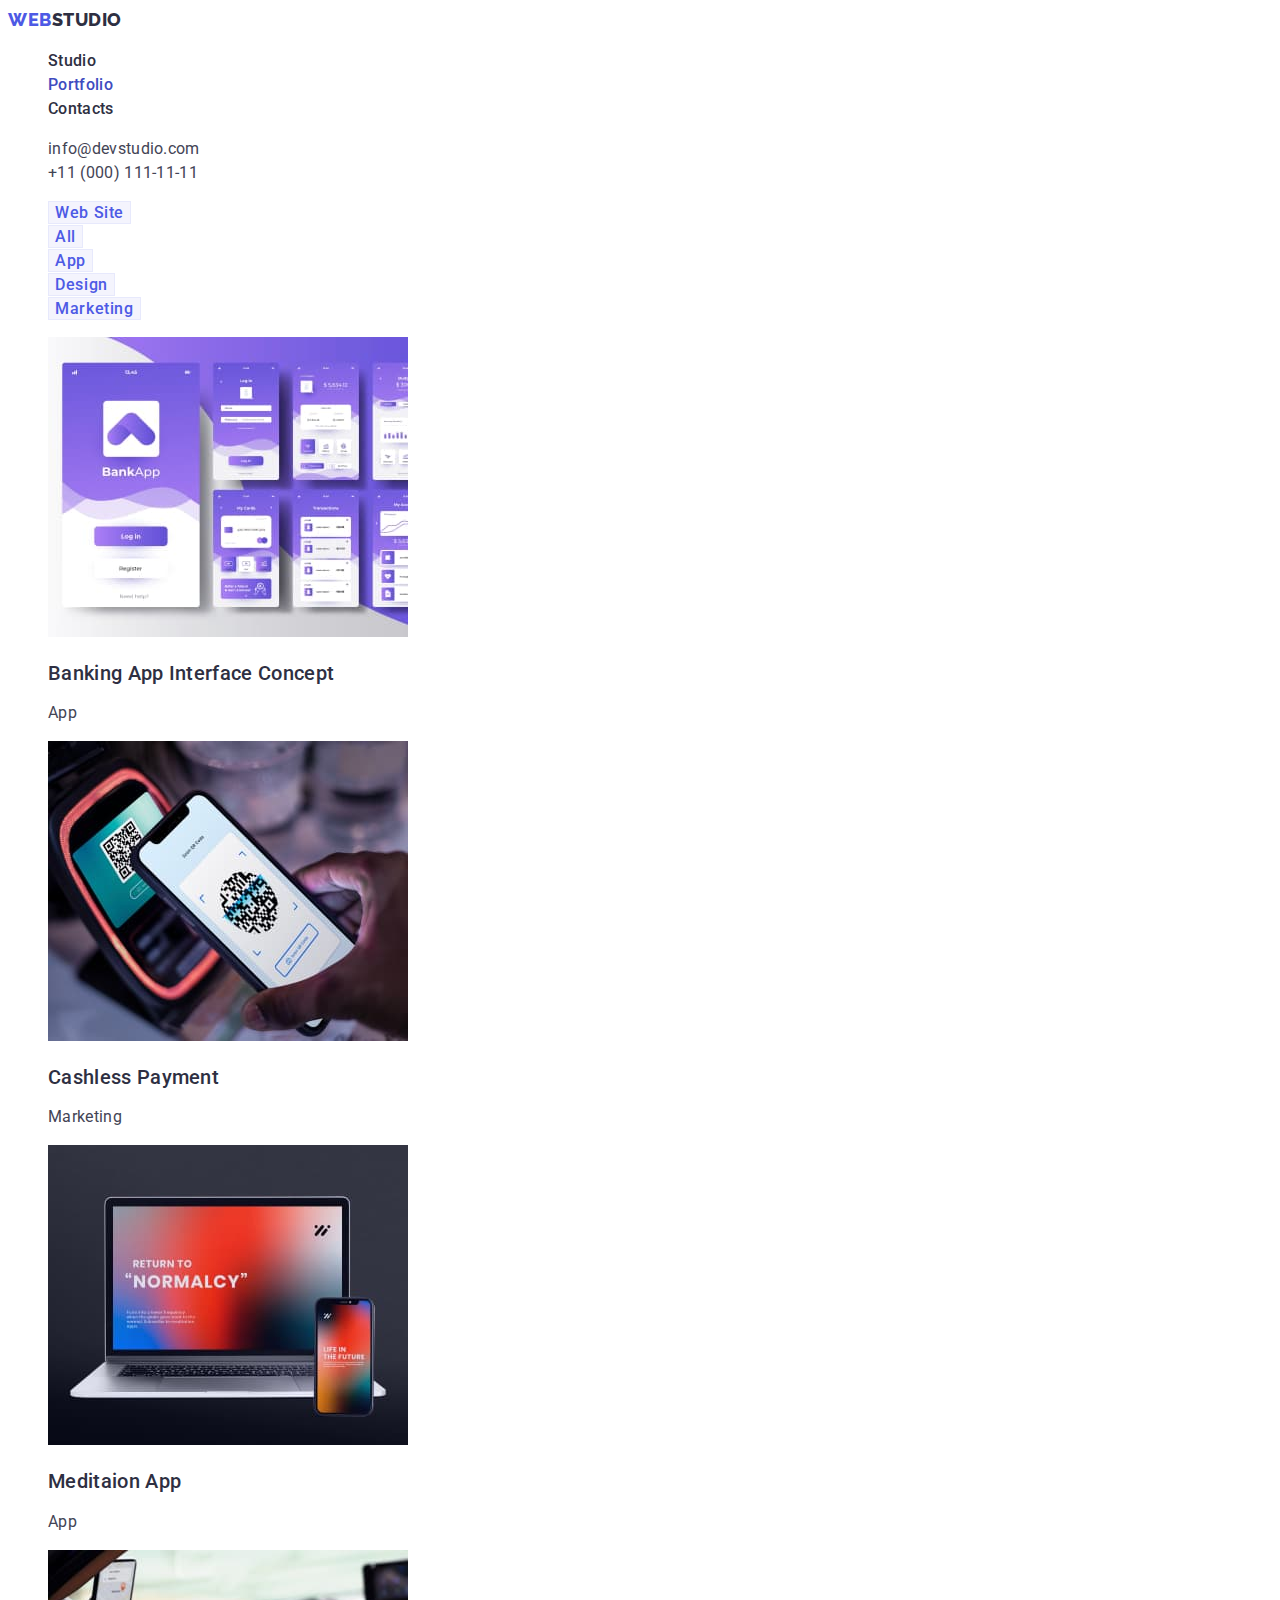
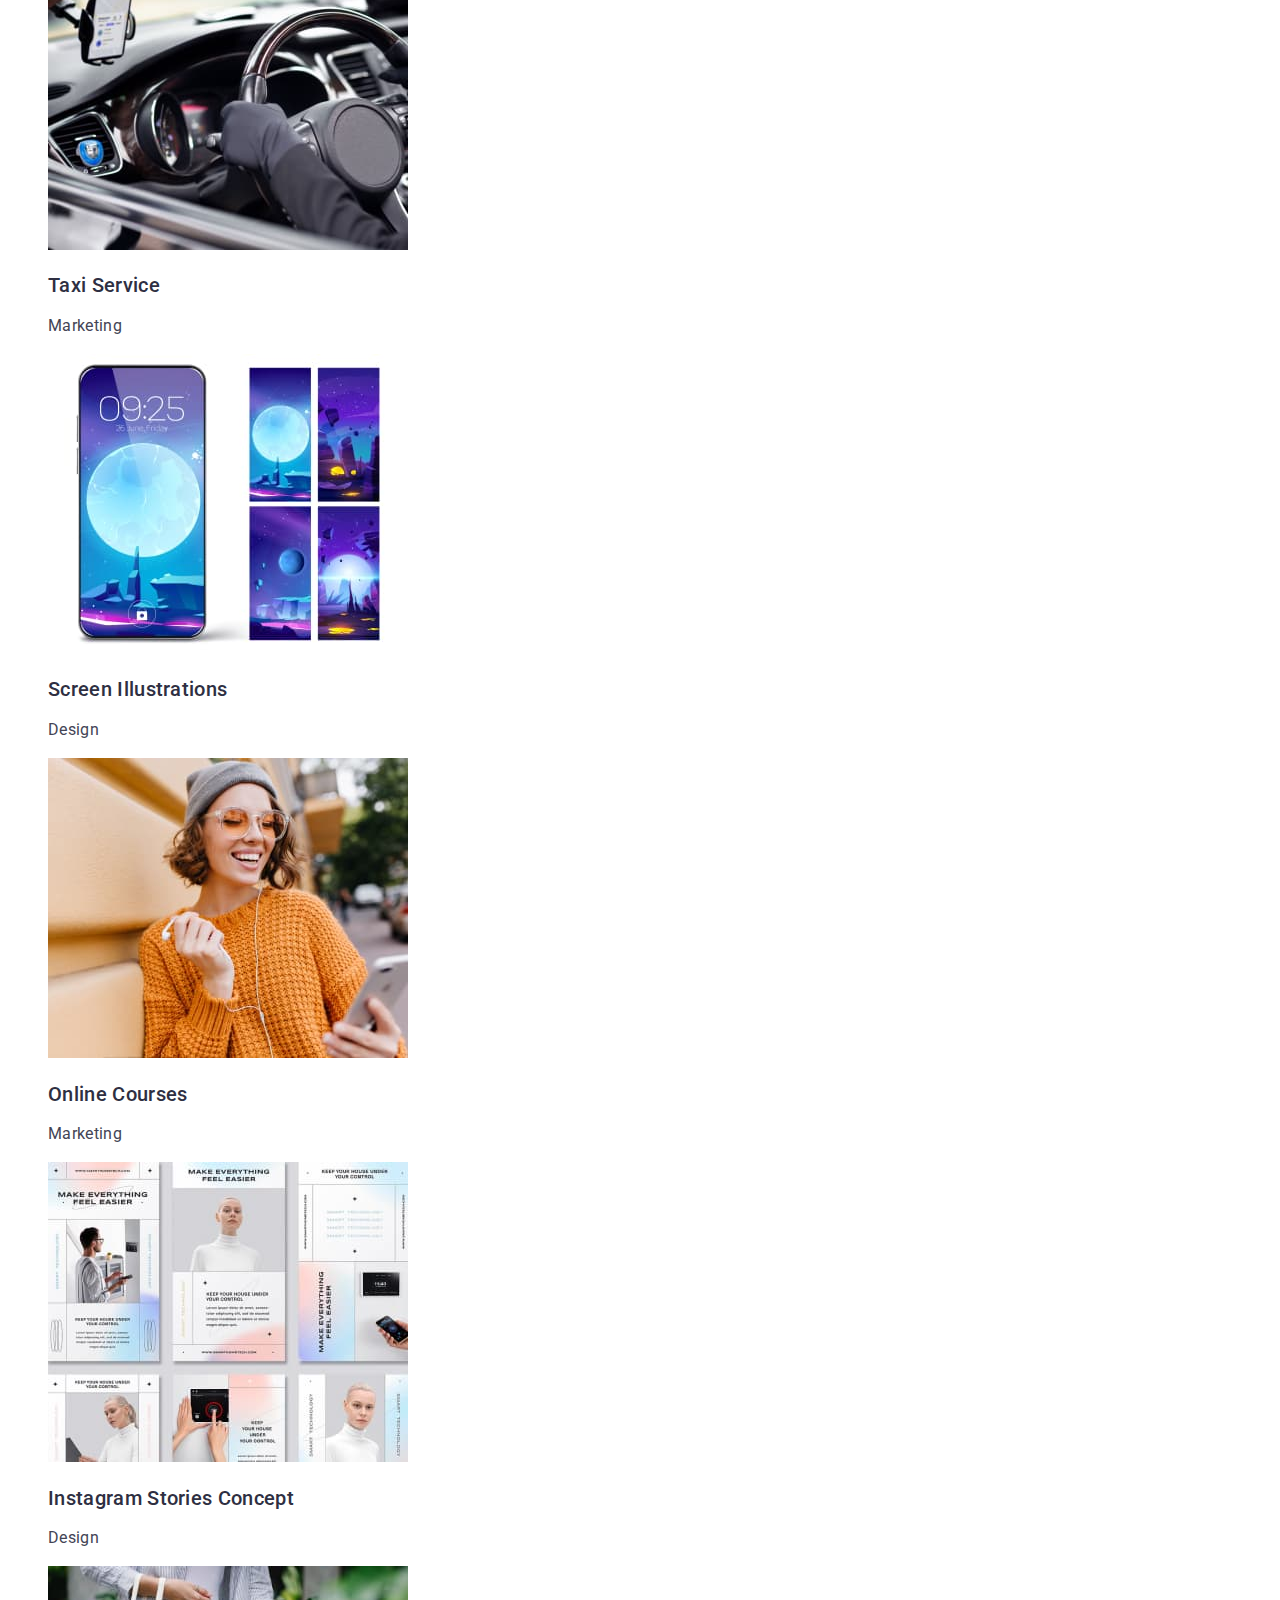
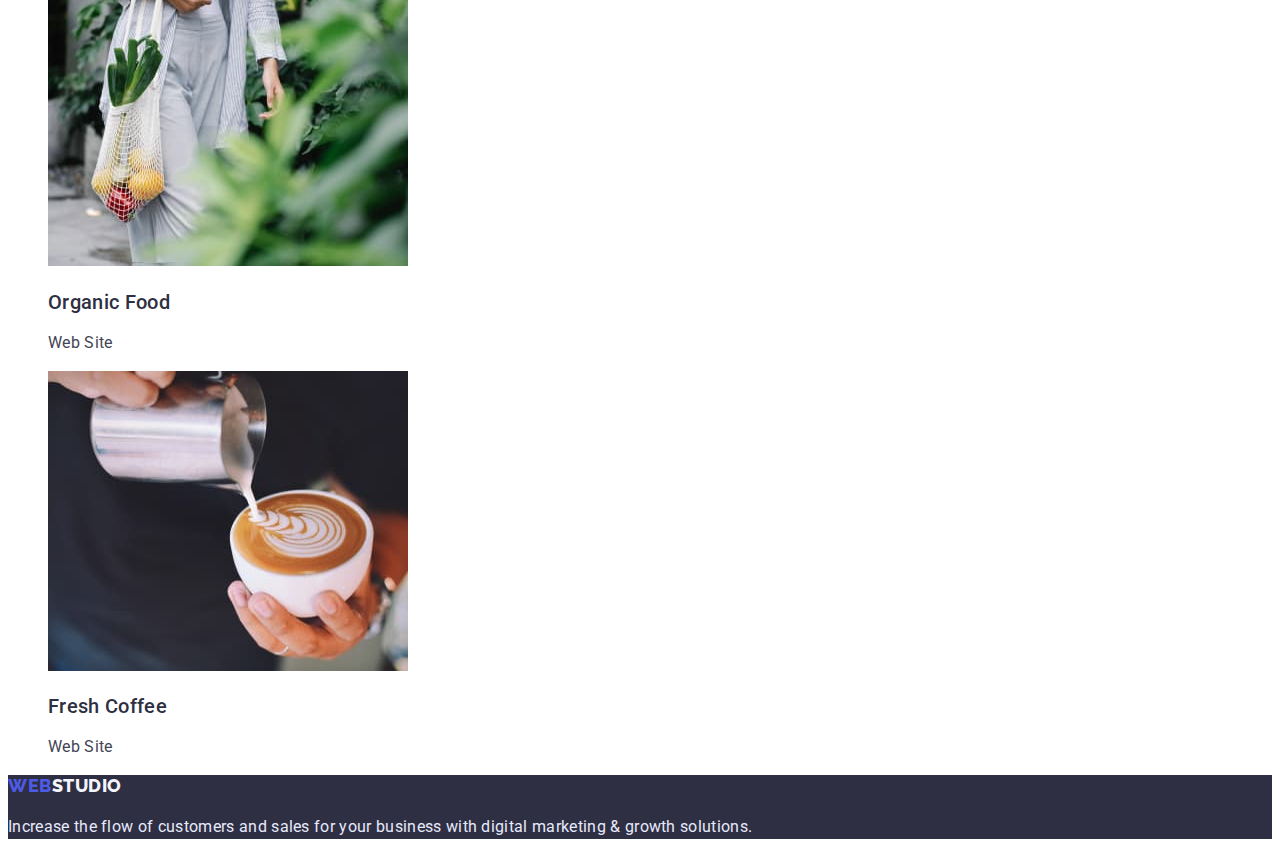
==== portfolio.html @ 82eed3a8 "Initial commit" ====
<!DOCTYPE html>
<html lang="en">
  <head>
    <meta charset="UTF-8" />
    <meta http-equiv="X-UA-Compatible" content="IE=edge" />
    <meta name="viewport" content="width=device-width, initial-scale=1.0" />
    <title>Portfolio</title>
    <link rel="preconnect" href="https://fonts.googleapis.com" />
    <link rel="preconnect" href="https://fonts.gstatic.com" crossorigin />
    <link
      href="https://fonts.googleapis.com/css2?family=Raleway:wght@800&family=Roboto:wght@400;500;700;900&display=swap"
      rel="stylesheet"
    />
    <link rel="stylesheet" href="./css/styles.css" />
  </head>
  <body>
    <header class="header">
      <nav class="nav">
        <a href="./index.html" class="header-logo link">Web<span class="logo">Studio</span></a>
        <ul class="nav-list list">
          <li class="nav-item">
            <a href="./index.html" class="nav-link link">Studio</a>
          </li>
          <li class="nav-item">
            <a href="./portfolio.html" class="nav-link link current">Portfolio</a>
          </li>
          <li class="nav-item"><a href="#" class="nav-link link">Contacts</a></li>
        </ul>
      </nav>
      <address class="contacts">
        <ul class="contacts-list list">
          <li class="contacts-item">
            <a href="mailto:info@devstudio.com" class="contacts-link link">info@devstudio.com</a>
          </li>
          <li class="contacts-item">
            <a href="tel:+110001111111" class="contacts-link link">+11 (000) 111-11-11</a>
          </li>
        </ul>
      </address>
    </header>
    <main>
      <section class="section">
        <h1 class="section-title visually-hidden">Portfolio gallery</h1>
        <ul class="filter-list list">
          <li class="filter-item">
            <button type="button" class="button secondary">Web Site</button>
          </li>
          <li class="filter-item">
            <button type="button" class="button secondary">All</button>
          </li>
          <li class="filter-item">
            <button type="button" class="button secondary">App</button>
          </li>
          <li class="filter-item">
            <button type="button" class="button secondary">Design</button>
          </li>
          <li class="filter-item">
            <button type="button" class="button secondary">Marketing</button>
          </li>
        </ul>
        <ul class="gallery-list list">
          <li class="gallery-item">
            <a href="" class="gallery-link link">
              <img
                src="./images/portfolio/banking-app.jpg"
                alt="Banking app"
                width="360"
                height="300"
              />
              <h2 class="gallery-subtitle">Banking App Interface Concept</h2>
              <p class="gallery-text">App</p>
            </a>
          </li>
          <li class="gallery-item">
            <a href="" class="gallery-link link">
              <img
                src="./images/portfolio/cashless-payment.jpg"
                alt="A person pays in a non-cash way"
                width="360"
                height="300"
              />
              <h2 class="gallery-subtitle">Cashless Payment</h2>
              <p class="gallery-text">Marketing</p>
            </a>
          </li>
          <li class="gallery-item">
            <a href="" class="gallery-link link">
              <img
                src="./images/portfolio/meditation-app.jpg"
                alt="Phone and laptop"
                width="360"
                height="300"
              />
              <h2 class="gallery-subtitle">Meditaion App</h2>
              <p class="gallery-text">App</p>
            </a>
          </li>
          <li class="gallery-item">
            <a href="" class="gallery-link link">
              <img
                src="./images/portfolio/taxi-service.jpg"
                alt="Taxi service"
                width="360"
                height="300"
              />
              <h2 class="gallery-subtitle">Taxi Service</h2>
              <p class="gallery-text">Marketing</p>
            </a>
          </li>
          <li class="gallery-item">
            <a href="" class="gallery-link link">
              <img
                src="./images/portfolio/screen-illustrations.jpg"
                alt="Screen illustrations and phone"
                width="360"
                height="300"
              />
              <h2 class="gallery-subtitle">Screen Illustrations</h2>
              <p class="gallery-text">Design</p>
            </a>
          </li>
          <li class="gallery-item">
            <a href="" class="gallery-link link">
              <img
                src="./images/portfolio/courses.jpg"
                alt="Smiling woman with phone in hands"
                width="360"
                height="300"
              />
              <h2 class="gallery-subtitle">Online Courses</h2>
              <p class="gallery-text">Marketing</p>
            </a>
          </li>
          <li class="gallery-item">
            <a href="" class="gallery-link link">
              <img
                src="./images/portfolio/instagram-strories.jpg"
                alt="Instagram stories concept"
                width="360"
                height="300"
              />
              <h2 class="gallery-subtitle">Instagram Stories Concept</h2>
              <p class="gallery-text">Design</p>
            </a>
          </li>
          <li class="gallery-item">
            <a href="" class="gallery-link link">
              <img
                src="./images/portfolio/food.jpg"
                alt="A woman carries organic Food"
                width="360"
                height="300"
              />
              <h2 class="gallery-subtitle">Organic Food</h2>
              <p class="gallery-text">Web Site</p>
            </a>
          </li>
          <li class="gallery-item">
            <a href="" class="gallery-link link">
              <img
                src="./images/portfolio/coffee.jpg"
                alt="Barista prepares a cup of coffee"
                width="360"
                height="300"
              />
              <h2 class="gallery-subtitle">Fresh Coffee</h2>
              <p class="gallery-text">Web Site</p>
            </a>
          </li>
        </ul>
      </section>
    </main>
    <footer class="footer">
      <div class="footer-desc">
        <a href="./index.html" class="footer-logo link">Web<span class="logo">Studio</span></a>
        <p class="footer-text">
          Increase the flow of customers and sales for your business with digital marketing &#38;
          growth solutions.
        </p>
      </div>
    </footer>
  </body>
</html>
---- css/styles.css ----
:root {
  /* Fonts */
  --primary-font: Roboto, sans-serif;
  --secondary-font: Raleway, sans-serif;
  /* Text colors */
  --primary-text-cl: #434455;
  --secondary-text-cl: #2e2f42;
  --accent-text-cl: #4d5ae5;
  --ocean-text-cl: #404bbf;
  --white-text-cl: #ffffff;
  --cloud-text-cl: #f4f4fd;
  --cornflower-text-cl: #e7e9fc;
  /* Background color */
  --iris-bg-cl: #4d5ae5;
  --ocean-bg-cl: #404bbf;
  --navy-blue-bg-cl: #2e2f42;
  --cloud-bg-cl: #f4f4fd;
  --white-bg-cl: #ffffff;
}

body {
  color: var(--primary-text-cl);
  font-family: var(--primary-font);
  line-height: 1.5;
  letter-spacing: 0.02em;
}
.list {
  list-style: none;
}
.link {
  text-decoration: none;
}

/* ----Header---- */
.header-logo {
  font-family: var(--secondary-font);
  font-style: normal;
  font-weight: 800;
  font-size: 18px;
  color: var(--accent-text-cl);
  line-height: 1.3;
  letter-spacing: 0.03em;
  text-transform: uppercase;
}
.header-logo .logo {
  color: var(--secondary-text-cl);
}
.nav-link {
  color: var(--secondary-text-cl);
  font-weight: 500;
}
.nav-list .link.current {
  color: var(--ocean-text-cl);
}
.contacts-link {
  color: currentColor;
  font-style: normal;
}
.nav-link:hover,
.nav-link:focus,
.contacts-link:hover,
.contacts-link:focus {
  color: var(--ocean-text-cl);
}

/* ----Main---- */
/* Hero */
.section.hero {
  background-color: var(--navy-blue-bg-cl);
}
.hero-title {
  font-size: 56px;
  line-height: 1.07;
  color: var(--white-text-cl);
}
/* button */
.button {
  font-family: inherit;
  font-size: inherit;
  font-weight: 500;
  letter-spacing: 0.04em;
  cursor: pointer;
}
.button.primary {
  background-color: var(--iris-bg-cl);
  color: var(--white-text-cl);
}
.button.primary:hover,
.button.primary:focus {
  background-color: var(--ocean-bg-cl);
}
.button.secondary {
  background-color: var(--cloud-bg-cl);
  color: var(--accent-text-cl);
  border: 1px solid #e7e9fc;
}
.button.secondary:hover,
.button.secondary:focus {
  background-color: var(--ocean-bg-cl);
  color: var(--white-text-cl);
}

/* ----Features---- */
.visually-hidden {
  position: absolute;
  width: 1px;
  height: 1px;
  margin: -1px;
  border: 0;
  padding: 0;
  white-space: nowrap;
  clip-path: inset(100%);
  clip: rect(0 0 0 0);
  overflow: hidden;
}
.features-subtitle,
.team-subtitle,
.gallery-subtitle {
  font-weight: 500;
  font-size: 20px;
  color: var(--secondary-text-cl);
  line-height: 1.2;
}
/* ----Work---- */
.section-title {
  font-size: 36px;
  color: var(--secondary-text-cl);
  line-height: 1.1;
  text-transform: capitalize;
}
/* ----Team---- */
.team {
  background-color: var(--cloud-bg-cl);
}
.team-item {
  background-color: var(--white-bg-cl);
}
/* ----Gallery---- */
.gallery-link {
  color: currentColor;
}
/* ----Footer---- */
.footer {
  background-color: var(--navy-blue-bg-cl);
}
.footer-logo {
  font-family: var(--secondary-font);
  font-style: normal;
  font-weight: 800;
  font-size: 18px;
  color: var(--accent-text-cl);
  line-height: 1.16;
  letter-spacing: 0.03em;
  text-transform: uppercase;
}
.footer-logo .logo {
  color: var(--cloud-text-cl);
}
.footer-text {
  color: var(--cornflower-text-cl);
}
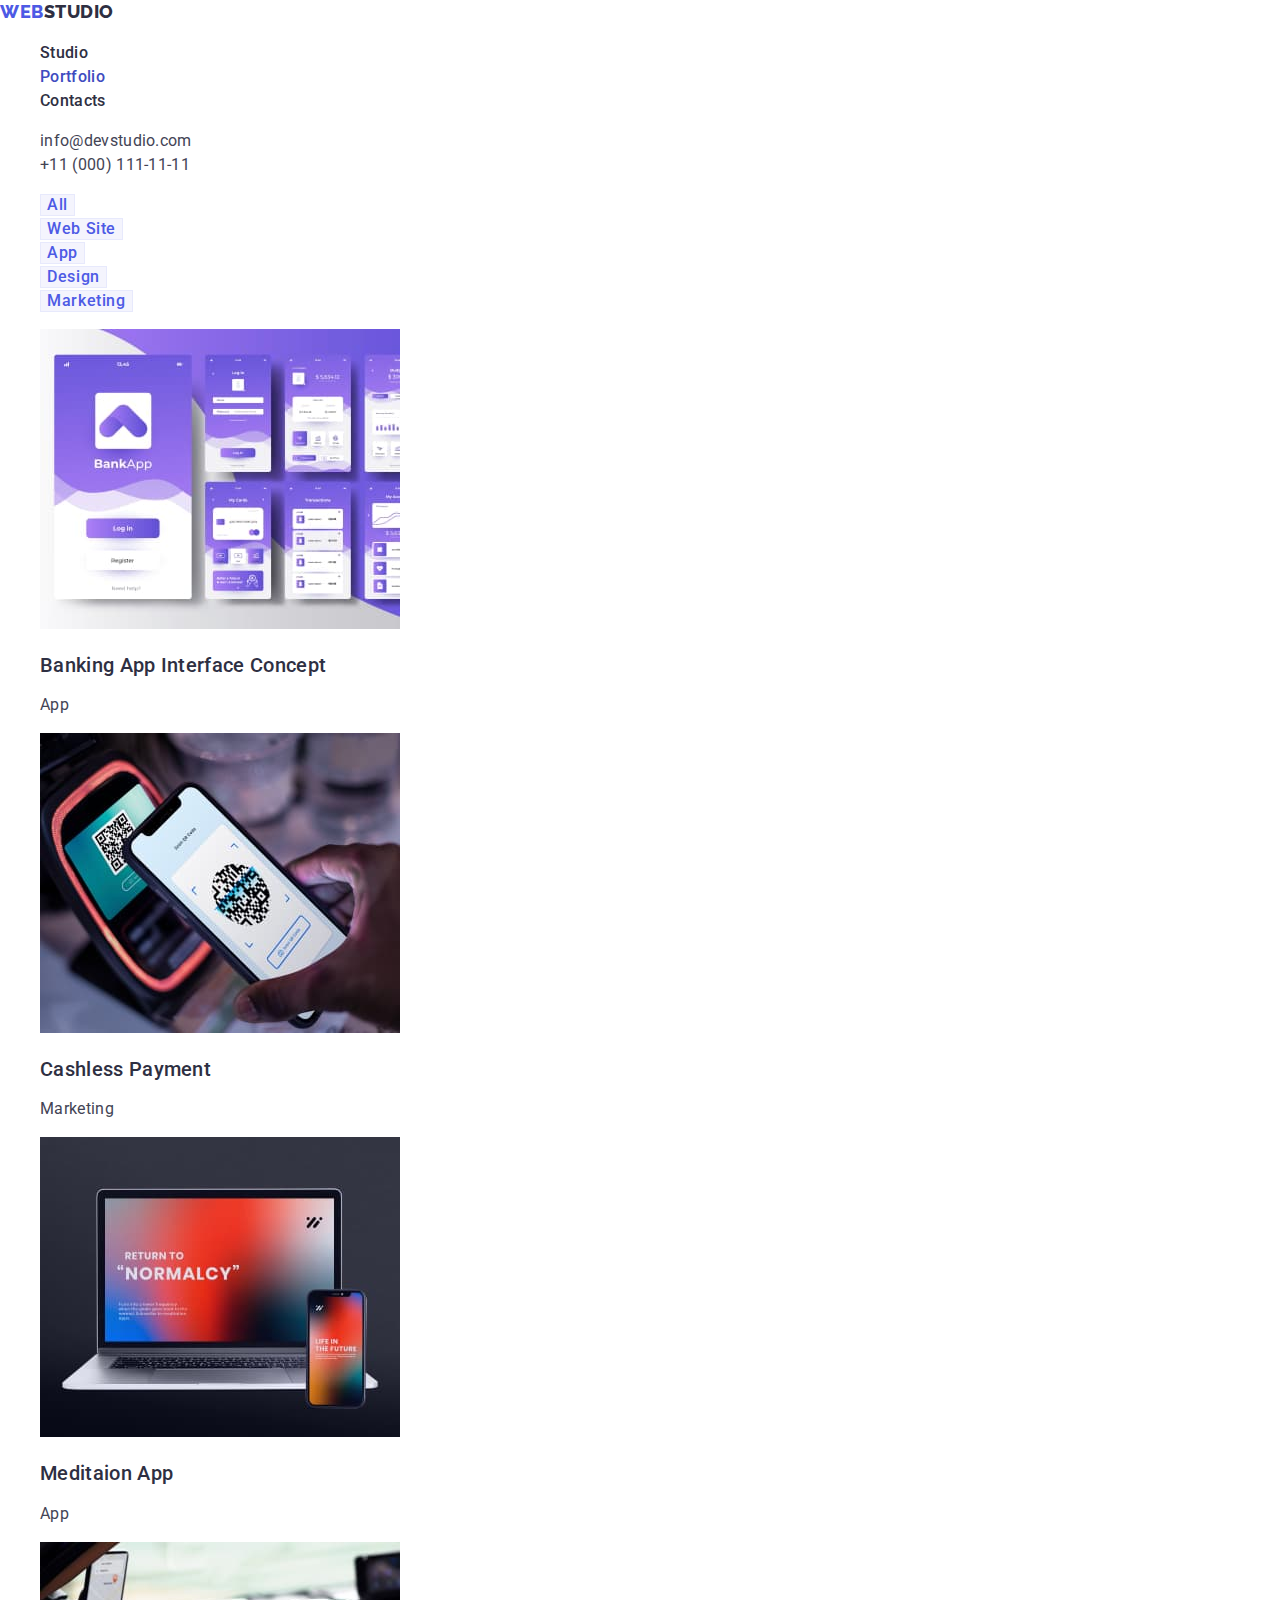
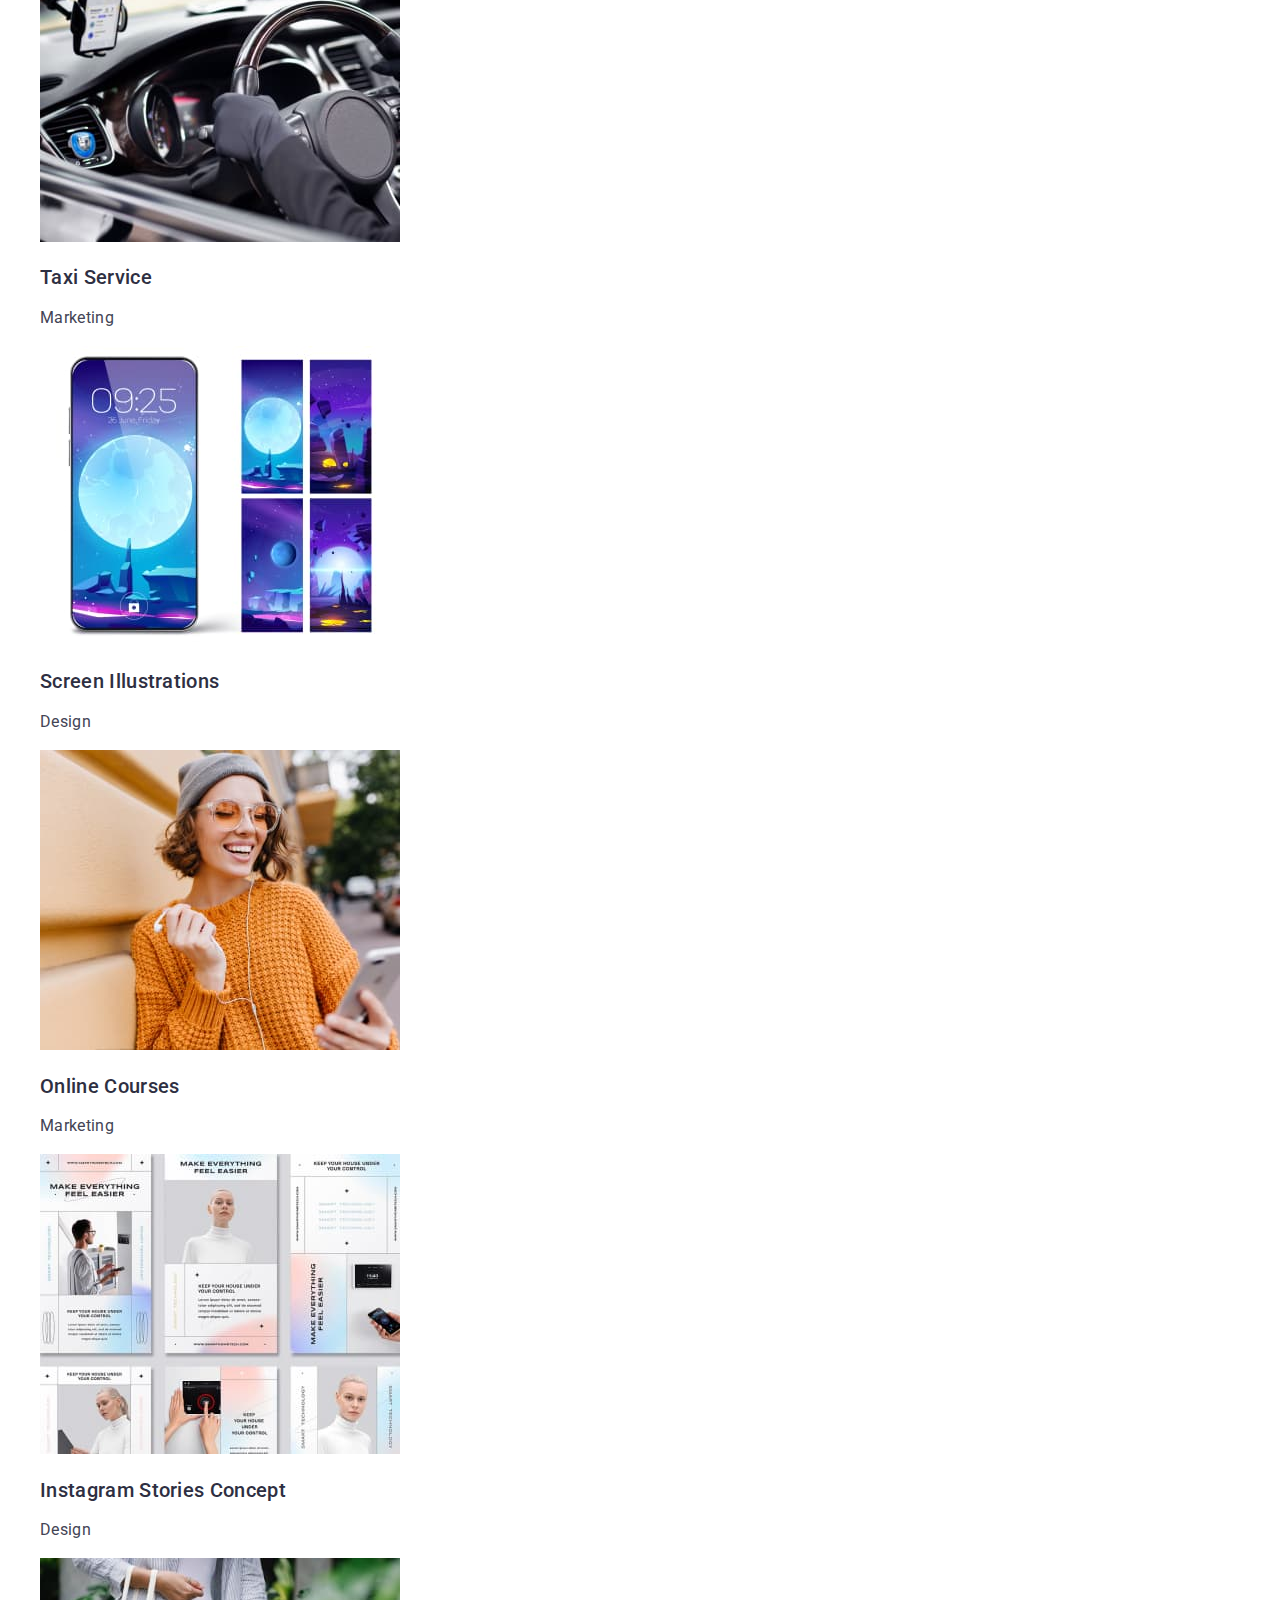
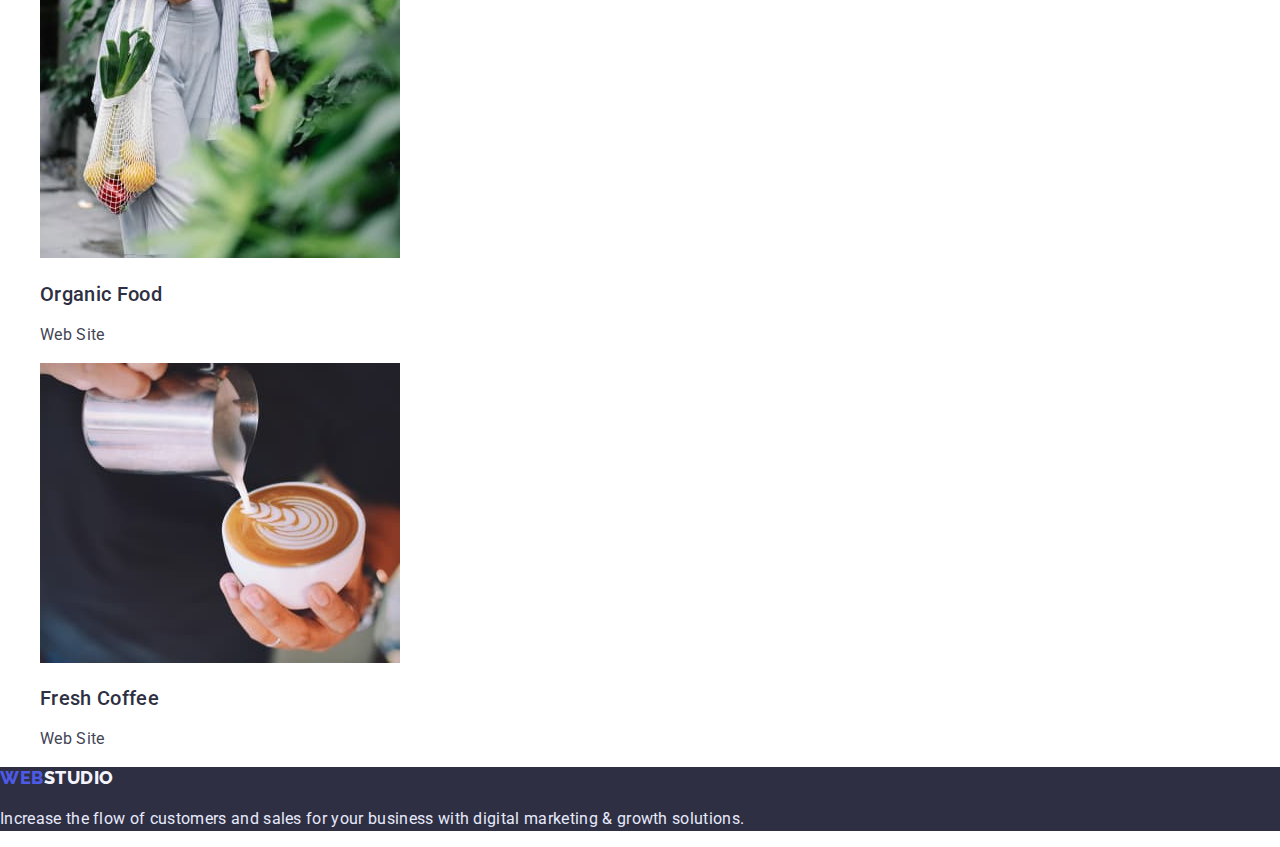
==== commit 404dc13e: "Update portfolio.html" ====
--- a/portfolio.html
+++ b/portfolio.html
@@ -11,172 +11,236 @@
       href="https://fonts.googleapis.com/css2?family=Raleway:wght@800&family=Roboto:wght@400;500;700;900&display=swap"
       rel="stylesheet"
     />
+    <link
+      rel="stylesheet"
+      href="https://cdnjs.cloudflare.com/ajax/libs/modern-normalize/1.0.0/modern-normalize.min.css"
+    />
     <link rel="stylesheet" href="./css/styles.css" />
   </head>
   <body>
     <header class="header">
-      <nav class="nav">
-        <a href="./index.html" class="header-logo link">Web<span class="logo">Studio</span></a>
-        <ul class="nav-list list">
-          <li class="nav-item">
-            <a href="./index.html" class="nav-link link">Studio</a>
-          </li>
-          <li class="nav-item">
-            <a href="./portfolio.html" class="nav-link link current">Portfolio</a>
-          </li>
-          <li class="nav-item"><a href="#" class="nav-link link">Contacts</a></li>
-        </ul>
-      </nav>
-      <address class="contacts">
-        <ul class="contacts-list list">
-          <li class="contacts-item">
-            <a href="mailto:info@devstudio.com" class="contacts-link link">info@devstudio.com</a>
-          </li>
-          <li class="contacts-item">
-            <a href="tel:+110001111111" class="contacts-link link">+11 (000) 111-11-11</a>
-          </li>
-        </ul>
-      </address>
+      <div class="container header-container">
+        <nav class="nav">
+          <a href="./index.html" class="header-logo link">Web<span class="logo">Studio</span></a>
+          <ul class="nav-list list">
+            <li class="nav-item">
+              <a href="./index.html" class="nav-link link">Studio</a>
+            </li>
+            <li class="nav-item">
+              <a href="./portfolio.html" class="nav-link link current">Portfolio</a>
+            </li>
+            <li class="nav-item"><a href="#" class="nav-link link">Contacts</a></li>
+          </ul>
+        </nav>
+        <address class="contacts">
+          <ul class="contacts-list list">
+            <li class="contacts-item">
+              <a href="mailto:info@devstudio.com" class="contacts-link link">info@devstudio.com</a>
+            </li>
+            <li class="contacts-item">
+              <a href="tel:+110001111111" class="contacts-link link">+11 (000) 111-11-11</a>
+            </li>
+          </ul>
+        </address>
+      </div>
     </header>
     <main>
-      <section class="section">
-        <h1 class="section-title visually-hidden">Portfolio gallery</h1>
-        <ul class="filter-list list">
-          <li class="filter-item">
-            <button type="button" class="button secondary">Web Site</button>
-          </li>
-          <li class="filter-item">
-            <button type="button" class="button secondary">All</button>
-          </li>
-          <li class="filter-item">
-            <button type="button" class="button secondary">App</button>
-          </li>
-          <li class="filter-item">
-            <button type="button" class="button secondary">Design</button>
-          </li>
-          <li class="filter-item">
-            <button type="button" class="button secondary">Marketing</button>
-          </li>
-        </ul>
-        <ul class="gallery-list list">
-          <li class="gallery-item">
-            <a href="" class="gallery-link link">
-              <img
-                src="./images/portfolio/banking-app.jpg"
-                alt="Banking app"
-                width="360"
-                height="300"
-              />
-              <h2 class="gallery-subtitle">Banking App Interface Concept</h2>
-              <p class="gallery-text">App</p>
-            </a>
-          </li>
-          <li class="gallery-item">
-            <a href="" class="gallery-link link">
-              <img
-                src="./images/portfolio/cashless-payment.jpg"
-                alt="A person pays in a non-cash way"
-                width="360"
-                height="300"
-              />
-              <h2 class="gallery-subtitle">Cashless Payment</h2>
-              <p class="gallery-text">Marketing</p>
-            </a>
-          </li>
-          <li class="gallery-item">
-            <a href="" class="gallery-link link">
-              <img
-                src="./images/portfolio/meditation-app.jpg"
-                alt="Phone and laptop"
-                width="360"
-                height="300"
-              />
-              <h2 class="gallery-subtitle">Meditaion App</h2>
-              <p class="gallery-text">App</p>
-            </a>
-          </li>
-          <li class="gallery-item">
-            <a href="" class="gallery-link link">
-              <img
-                src="./images/portfolio/taxi-service.jpg"
-                alt="Taxi service"
-                width="360"
-                height="300"
-              />
-              <h2 class="gallery-subtitle">Taxi Service</h2>
-              <p class="gallery-text">Marketing</p>
-            </a>
-          </li>
-          <li class="gallery-item">
-            <a href="" class="gallery-link link">
-              <img
-                src="./images/portfolio/screen-illustrations.jpg"
-                alt="Screen illustrations and phone"
-                width="360"
-                height="300"
-              />
-              <h2 class="gallery-subtitle">Screen Illustrations</h2>
-              <p class="gallery-text">Design</p>
-            </a>
-          </li>
-          <li class="gallery-item">
-            <a href="" class="gallery-link link">
-              <img
-                src="./images/portfolio/courses.jpg"
-                alt="Smiling woman with phone in hands"
-                width="360"
-                height="300"
-              />
-              <h2 class="gallery-subtitle">Online Courses</h2>
-              <p class="gallery-text">Marketing</p>
-            </a>
-          </li>
-          <li class="gallery-item">
-            <a href="" class="gallery-link link">
-              <img
-                src="./images/portfolio/instagram-strories.jpg"
-                alt="Instagram stories concept"
-                width="360"
-                height="300"
-              />
-              <h2 class="gallery-subtitle">Instagram Stories Concept</h2>
-              <p class="gallery-text">Design</p>
-            </a>
-          </li>
-          <li class="gallery-item">
-            <a href="" class="gallery-link link">
-              <img
-                src="./images/portfolio/food.jpg"
-                alt="A woman carries organic Food"
-                width="360"
-                height="300"
-              />
-              <h2 class="gallery-subtitle">Organic Food</h2>
-              <p class="gallery-text">Web Site</p>
-            </a>
-          </li>
-          <li class="gallery-item">
-            <a href="" class="gallery-link link">
-              <img
-                src="./images/portfolio/coffee.jpg"
-                alt="Barista prepares a cup of coffee"
-                width="360"
-                height="300"
-              />
-              <h2 class="gallery-subtitle">Fresh Coffee</h2>
-              <p class="gallery-text">Web Site</p>
-            </a>
-          </li>
-        </ul>
+      <section class="section gallery-section" subtitle>
+        <div class="container">
+          <h1 class="section-title visually-hidden">Portfolio gallery</h1>
+          <ul class="filter-list list">
+            <li class="filter-item">
+              <button type="button" class="button secondary">All</button>
+            </li>
+            <li class="filter-item">
+              <button type="button" class="button secondary">Web Site</button>
+            </li>
+            <li class="filter-item">
+              <button type="button" class="button secondary">App</button>
+            </li>
+            <li class="filter-item">
+              <button type="button" class="button secondary">Design</button>
+            </li>
+            <li class="filter-item">
+              <button type="button" class="button secondary">Marketing</button>
+            </li>
+          </ul>
+          <ul class="gallery-list list">
+            <li class="gallery-item">
+              <div class="gallery-wrapper">
+                <a href="" class="gallery-link link">
+                  <div class="gallery-thumb">
+                    <img
+                      src="./images/portfolio/banking-app.jpg"
+                      alt="Banking app"
+                      width="360"
+                      height="300"
+                    />
+                  </div>
+                  <div class="gallery-content">
+                    <h2 class="gallery-subtitle subtitle">Banking App Interface Concept</h2>
+                    <p class="gallery-text">App</p>
+                  </div>
+                </a>
+              </div>
+            </li>
+            <li class="gallery-item">
+              <div class="gallery-wrapper">
+                <a href="" class="gallery-link link">
+                  <div class="gallery-thumb">
+                    <img
+                      src="./images/portfolio/cashless-payment.jpg"
+                      alt="A person pays in a non-cash way"
+                      width="360"
+                      height="300"
+                    />
+                  </div>
+                  <div class="gallery-content">
+                    <h2 class="gallery-subtitle subtitle">Cashless Payment</h2>
+                    <p class="gallery-text">Marketing</p>
+                  </div>
+                </a>
+              </div>
+            </li>
+            <li class="gallery-item">
+              <div class="gallery-wrapper">
+                <a href="" class="gallery-link link">
+                  <div class="gallery-thumb">
+                    <img
+                      src="./images/portfolio/meditation-app.jpg"
+                      alt="Phone and laptop"
+                      width="360"
+                      height="300"
+                    />
+                  </div>
+                  <div class="gallery-content">
+                    <h2 class="gallery-subtitle subtitle">Meditaion App</h2>
+                    <p class="gallery-text">App</p>
+                  </div>
+                </a>
+              </div>
+            </li>
+            <li class="gallery-item">
+              <div class="gallery-wrapper">
+                <a href="" class="gallery-link link">
+                  <div class="gallery-thumb">
+                    <img
+                      src="./images/portfolio/taxi-service.jpg"
+                      alt="Taxi service"
+                      width="360"
+                      height="300"
+                    />
+                  </div>
+                  <div class="gallery-content">
+                    <h2 class="gallery-subtitle subtitle">Taxi Service</h2>
+                    <p class="gallery-text">Marketing</p>
+                  </div>
+                </a>
+              </div>
+            </li>
+            <li class="gallery-item">
+              <div class="gallery-wrapper">
+                <a href="" class="gallery-link link">
+                  <div class="gallery-thumb">
+                    <img
+                      src="./images/portfolio/screen-illustrations.jpg"
+                      alt="Screen illustrations and phone"
+                      width="360"
+                      height="300"
+                    />
+                  </div>
+                  <div class="gallery-content">
+                    <h2 class="gallery-subtitle subtitle">Screen Illustrations</h2>
+                    <p class="gallery-text">Design</p>
+                  </div>
+                </a>
+              </div>
+            </li>
+            <li class="gallery-item">
+              <div class="gallery-wrapper">
+                <a href="" class="gallery-link link">
+                  <div class="gallery-thumb">
+                    <img
+                      src="./images/portfolio/courses.jpg"
+                      alt="Smiling woman with phone in hands"
+                      width="360"
+                      height="300"
+                    />
+                  </div>
+                  <div class="gallery-content">
+                    <h2 class="gallery-subtitle subtitle">Online Courses</h2>
+                    <p class="gallery-text">Marketing</p>
+                  </div>
+                </a>
+              </div>
+            </li>
+            <li class="gallery-item">
+              <div class="gallery-wrapper">
+                <a href="" class="gallery-link link">
+                  <div class="gallery-thumb">
+                    <img
+                      src="./images/portfolio/instagram-strories.jpg"
+                      alt="Instagram stories concept"
+                      width="360"
+                      height="300"
+                    />
+                  </div>
+                  <div class="gallery-content">
+                    <h2 class="gallery-subtitle subtitle">Instagram Stories Concept</h2>
+                    <p class="gallery-text">Design</p>
+                  </div>
+                </a>
+              </div>
+            </li>
+            <li class="gallery-item">
+              <div class="gallery-wrapper">
+                <a href="" class="gallery-link link">
+                  <div class="gallery-thumb">
+                    <img
+                      src="./images/portfolio/food.jpg"
+                      alt="A woman carries organic Food"
+                      width="360"
+                      height="300"
+                    />
+                  </div>
+                  <div class="gallery-content">
+                    <h2 class="gallery-subtitle subtitle">Organic Food</h2>
+                    <p class="gallery-text">Web Site</p>
+                  </div>
+                </a>
+              </div>
+            </li>
+            <li class="gallery-item">
+              <div class="gallery-wrapper">
+                <a href="" class="gallery-link link">
+                  <div class="gallery-thumb">
+                    <img
+                      src="./images/portfolio/coffee.jpg"
+                      alt="Barista prepares a cup of coffee"
+                      width="360"
+                      height="300"
+                    />
+                  </div>
+                  <div class="gallery-content">
+                    <h2 class="gallery-subtitle subtitle">Fresh Coffee</h2>
+                    <p class="gallery-text">Web Site</p>
+                  </div>
+                </a>
+              </div>
+            </li>
+          </ul>
+        </div>
       </section>
     </main>
     <footer class="footer">
-      <div class="footer-desc">
-        <a href="./index.html" class="footer-logo link">Web<span class="logo">Studio</span></a>
-        <p class="footer-text">
-          Increase the flow of customers and sales for your business with digital marketing &#38;
-          growth solutions.
-        </p>
+      <div class="container">
+        <div class="footer-desc">
+          <a href="./index.html" class="footer-logo link">Web<span class="logo">Studio</span></a>
+          <p class="footer-text">
+            Increase the flow of customers and sales for your business with digital marketing &#38;
+            growth solutions.
+          </p>
+        </div>
       </div>
     </footer>
   </body>
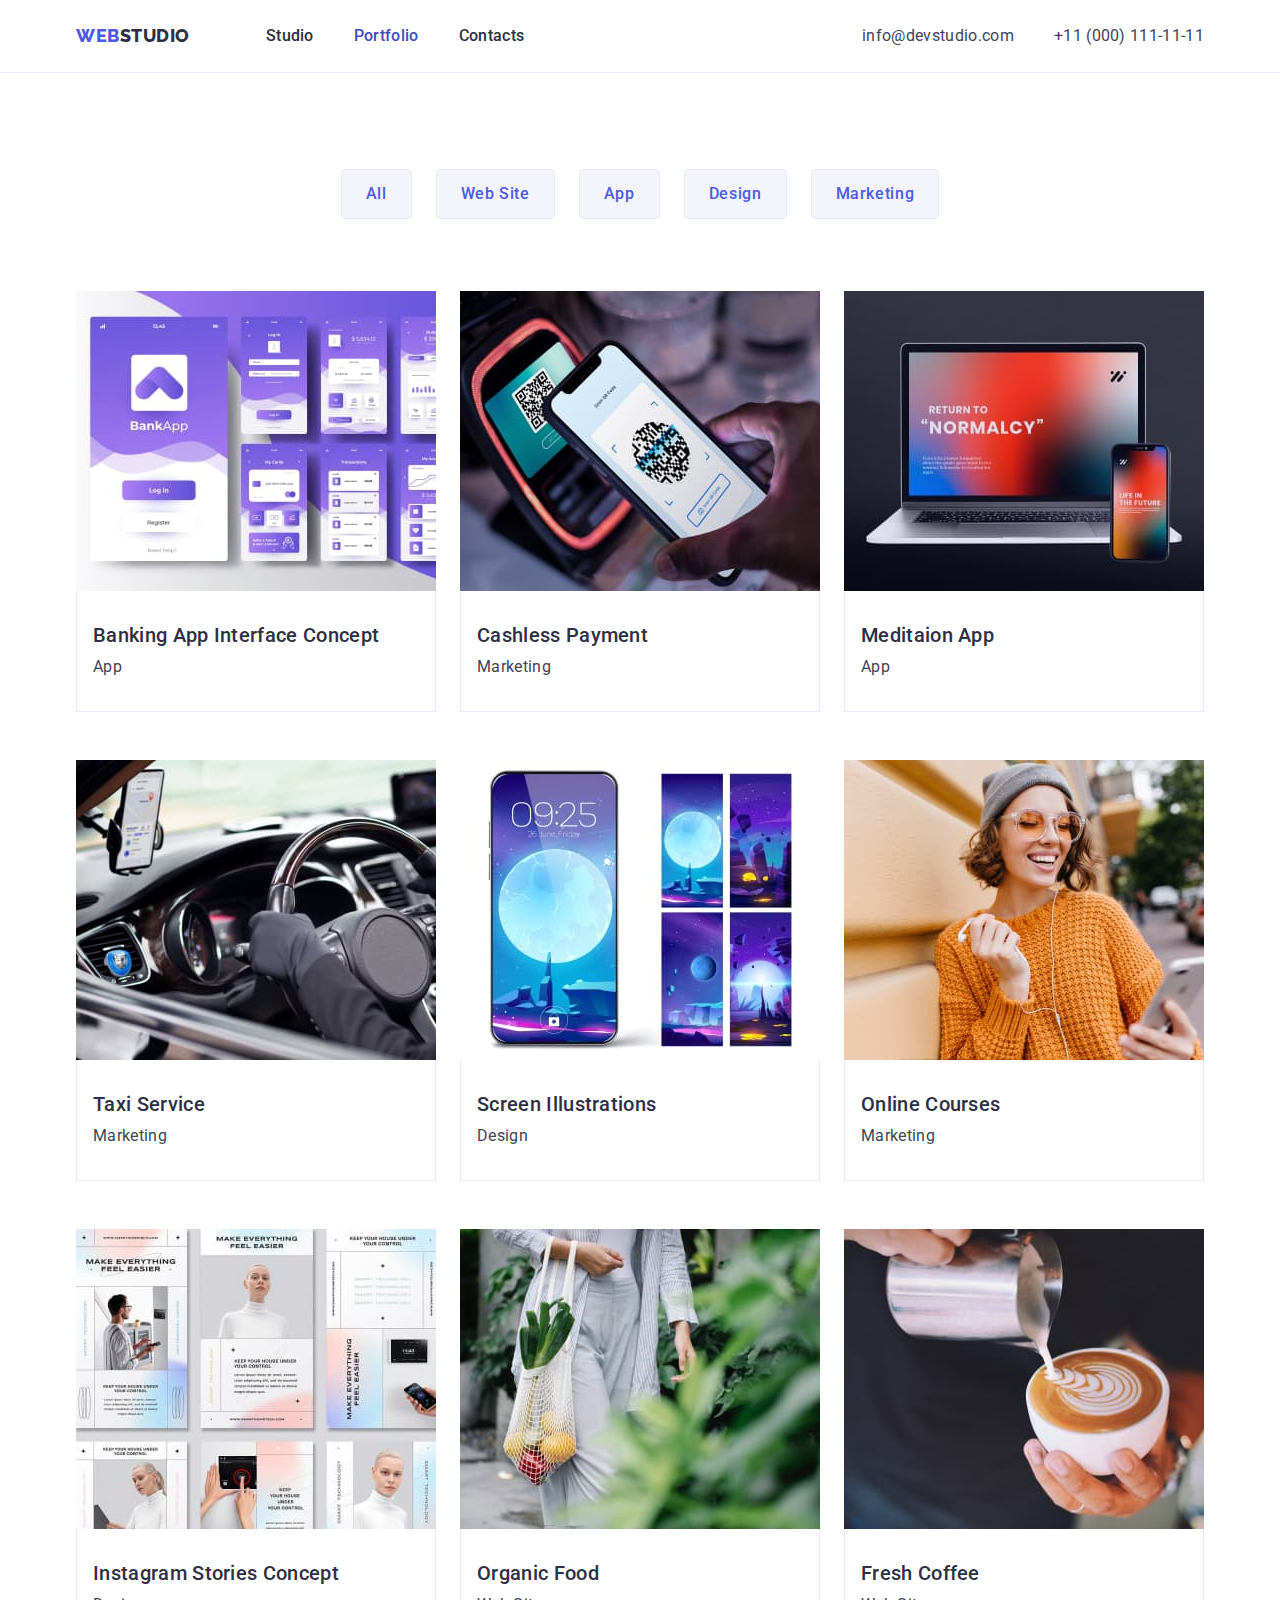
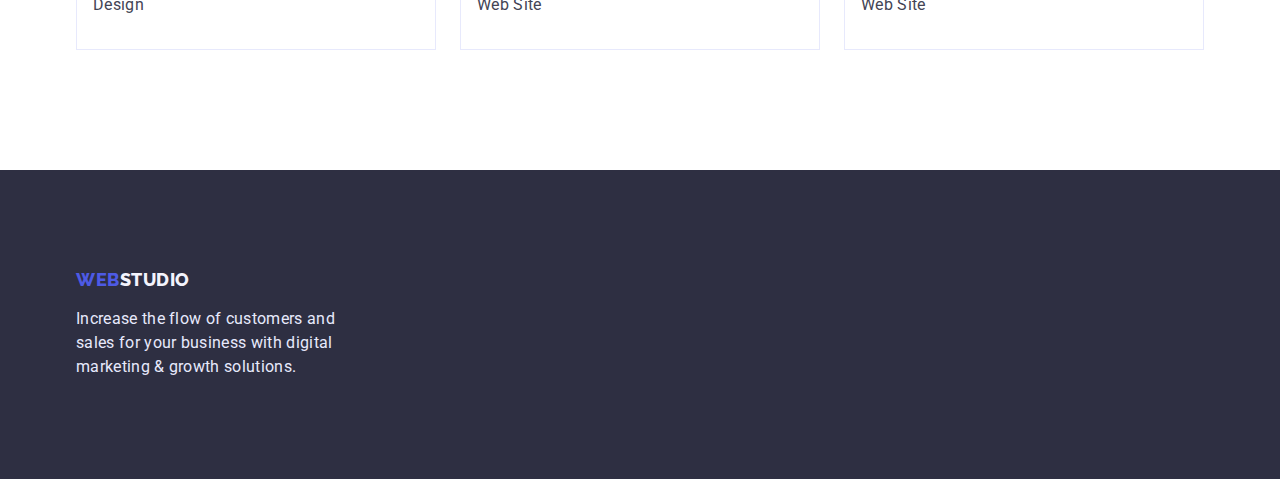
==== commit 9a234e86: "Update portfolio.html" ====
--- a/portfolio.html
+++ b/portfolio.html
@@ -45,7 +45,7 @@
       </div>
     </header>
     <main>
-      <section class="section gallery-section" subtitle>
+      <section class="section gallery-section">
         <div class="container">
           <h1 class="section-title visually-hidden">Portfolio gallery</h1>
           <ul class="filter-list list">
--- a/css/styles.css
+++ b/css/styles.css
@@ -16,6 +16,30 @@
   --navy-blue-bg-cl: #2e2f42;
   --cloud-bg-cl: #f4f4fd;
   --white-bg-cl: #ffffff;
+  /* Other */
+  --border-cl: #e7e9fc;
+  --indent: 24px;
+  --items: 3;
+}
+/* --------------------------------------- */
+h1,
+h2,
+h3,
+h4,
+h5,
+h6,
+p {
+  margin: 0;
+}
+ul,
+ol {
+  margin: 0;
+  padding: 0;
+}
+img {
+  display: block;
+  max-width: 100%;
+  height: auto;
 }
 
 body {
@@ -24,15 +48,30 @@
   line-height: 1.5;
   letter-spacing: 0.02em;
 }
+
 .list {
   list-style: none;
 }
 .link {
   text-decoration: none;
 }
-
-/* ----Header---- */
+.container {
+  width: 1158px;
+  margin: 0 auto;
+  padding: 0px 15px;
+}
+/* ----HEADER---- */
+.header {
+  border-bottom: 1px solid var(--border-cl);
+}
+.header-container {
+  display: flex;
+  align-items: center;
+  justify-content: space-between;
+}
+
 .header-logo {
+  margin-right: 76px;
   font-family: var(--secondary-font);
   font-style: normal;
   font-weight: 800;
@@ -45,14 +84,36 @@
 .header-logo .logo {
   color: var(--secondary-text-cl);
 }
+.nav {
+  display: flex;
+  align-items: center;
+}
+.nav-list {
+  display: flex;
+}
+.nav-item:not(:last-child) {
+  margin-right: 40px;
+}
 .nav-link {
+  display: block;
+  padding-top: 24px;
+  padding-bottom: 24px;
   color: var(--secondary-text-cl);
   font-weight: 500;
 }
 .nav-list .link.current {
   color: var(--ocean-text-cl);
 }
+.contacts-list {
+  display: flex;
+}
+.contacts-item:first-child {
+  margin-right: 40px;
+}
 .contacts-link {
+  display: block;
+  padding-top: 24px;
+  padding-bottom: 24px;
   color: currentColor;
   font-style: normal;
 }
@@ -63,25 +124,35 @@
   color: var(--ocean-text-cl);
 }
 
-/* ----Main---- */
-/* Hero */
-.section.hero {
+/* ----MAIN---- */
+.section {
+  padding-top: 120px;
+  padding-bottom: 120px;
+}
+/* HERO */
+.section.hero-section {
   background-color: var(--navy-blue-bg-cl);
-}
+  text-align: center;
+}
+
 .hero-title {
+  margin-bottom: 48px;
   font-size: 56px;
   line-height: 1.07;
   color: var(--white-text-cl);
 }
-/* button */
+/* BUTTON */
 .button {
-  font-family: inherit;
   font-size: inherit;
   font-weight: 500;
+  line-height: 1.5;
   letter-spacing: 0.04em;
+  border: none;
+  border-radius: 4px;
   cursor: pointer;
 }
 .button.primary {
+  padding: 16px 32px;
   background-color: var(--iris-bg-cl);
   color: var(--white-text-cl);
 }
@@ -90,17 +161,19 @@
   background-color: var(--ocean-bg-cl);
 }
 .button.secondary {
+  padding: 12px 24px;
   background-color: var(--cloud-bg-cl);
   color: var(--accent-text-cl);
-  border: 1px solid #e7e9fc;
+  border: 1px solid var(--border-cl);
 }
 .button.secondary:hover,
 .button.secondary:focus {
   background-color: var(--ocean-bg-cl);
+  border: 1px solid transparent;
   color: var(--white-text-cl);
 }
 
-/* ----Features---- */
+/* FEATURES */
 .visually-hidden {
   position: absolute;
   width: 1px;
@@ -121,29 +194,95 @@
   color: var(--secondary-text-cl);
   line-height: 1.2;
 }
-/* ----Work---- */
+.features-list {
+  display: flex;
+  gap: 24px;
+}
+.features-item {
+  width: 264px;
+}
+/* WORK */
+.work-section {
+  padding-top: 0;
+}
 .section-title {
+  margin-bottom: 72px;
   font-size: 36px;
   color: var(--secondary-text-cl);
   line-height: 1.1;
   text-transform: capitalize;
-}
-/* ----Team---- */
-.team {
+  text-align: center;
+}
+.work-list {
+  display: flex;
+  gap: 24px;
+}
+.work-item {
+  border: 1px solid var(--border-cl);
+}
+/* TEAM */
+.team-section {
   background-color: var(--cloud-bg-cl);
 }
+.team-list {
+  display: flex;
+  gap: 24px;
+}
 .team-item {
+  display: flex;
+  flex-direction: column;
+  align-items: center;
+  border-radius: 0px 0px 4px 4px;
   background-color: var(--white-bg-cl);
 }
-/* ----Gallery---- */
+.team-content {
+  width: 232px;
+  padding: 16px 32px;
+  text-align: center;
+}
+/* ----GALLERY---- */
+.section.gallery-section {
+  padding-top: 96px;
+}
+/* FILTER-BTN */
+.filter-list {
+  display: flex;
+  justify-content: center;
+  margin-bottom: 72px;
+}
+.filter-item:not(:last-child) {
+  margin-right: 24px;
+}
+/* GALLERY CONTENT */
+.gallery-list {
+  display: flex;
+  flex-wrap: wrap;
+  gap: var(--indent);
+  row-gap: 48px;
+}
+.gallery-item {
+  flex-basis: calc((100% - var(--indent) * (var(--items) - 1)) / var(--items));
+}
+
+.gallery-content {
+  padding: 32px 54px 32px 16px;
+  border: 1px solid var(--border-cl);
+  border-top: none;
+}
+.subtitle {
+  margin-bottom: 8px;
+}
 .gallery-link {
   color: currentColor;
 }
-/* ----Footer---- */
+/* ----FOOTER---- */
 .footer {
+  padding: 100px 0px;
   background-color: var(--navy-blue-bg-cl);
 }
 .footer-logo {
+  display: block;
+  margin-bottom: 16px;
   font-family: var(--secondary-font);
   font-style: normal;
   font-weight: 800;
@@ -159,3 +298,6 @@
 .footer-text {
   color: var(--cornflower-text-cl);
 }
+.footer-desc {
+  width: 264px;
+}
